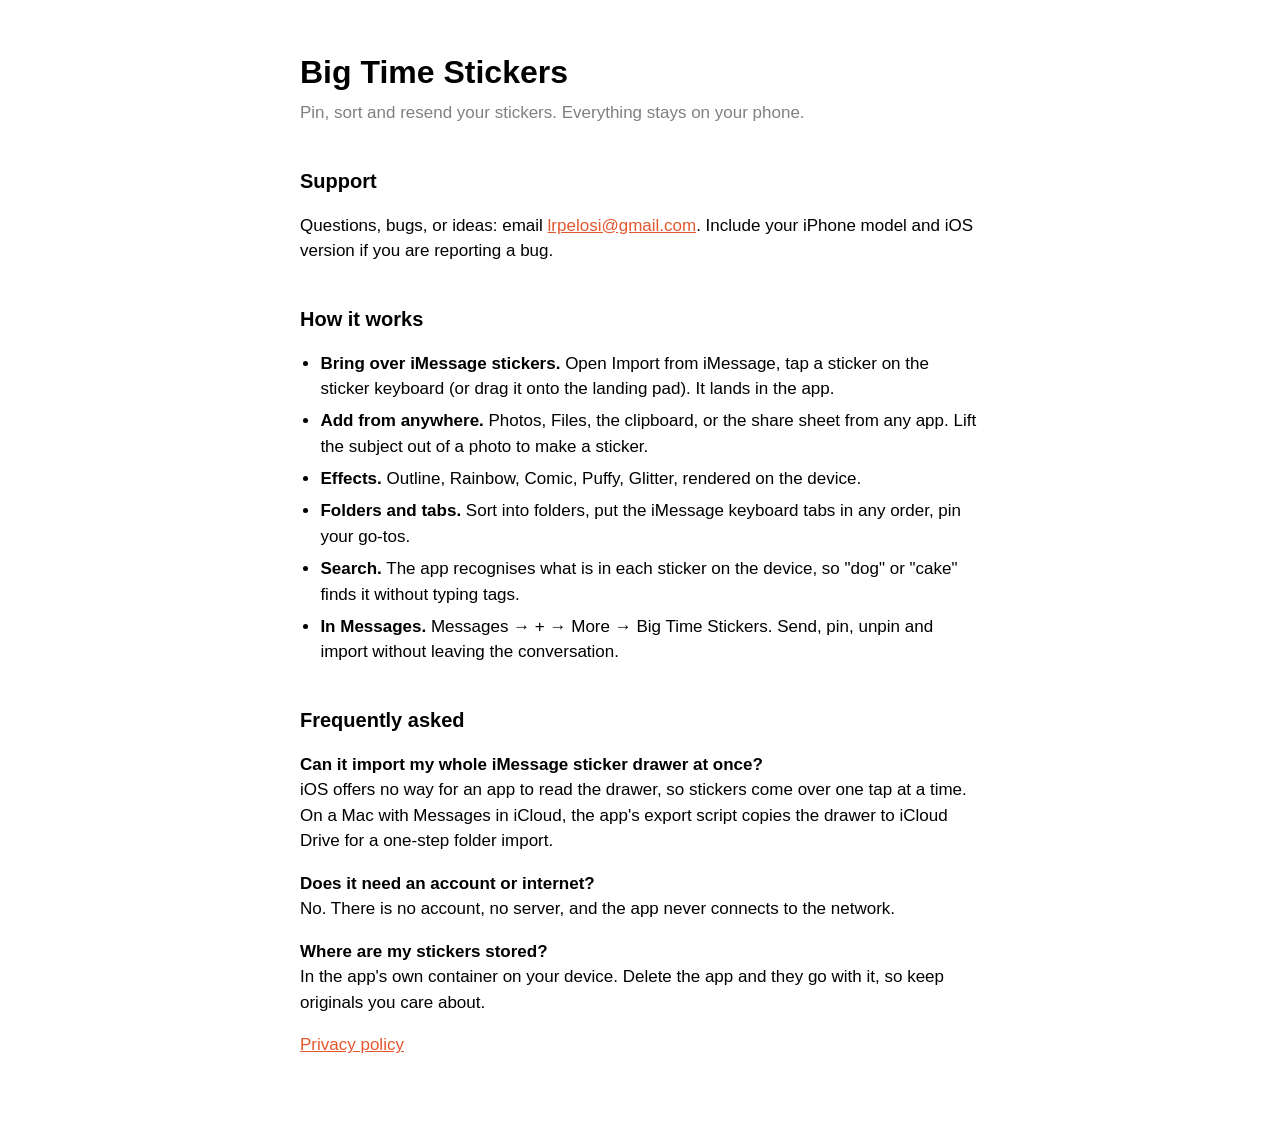
==== index.html @ 409205a2 "Support and privacy pages for Big Time Stickers Co-Authored-By: Claude Fable 5.1 <noreply@anthropic." ====
<!DOCTYPE html>
<html lang="en">
<head>
<meta charset="utf-8">
<meta name="viewport" content="width=device-width, initial-scale=1">
<title>Big Time Stickers — Support</title>
<link rel="stylesheet" href="style.css">
</head>
<body>
<main>
  <h1>Big Time Stickers</h1>
  <p class="tagline">Pin, sort and resend your stickers. Everything stays on your phone.</p>

  <h2>Support</h2>
  <p>Questions, bugs, or ideas: email <a href="mailto:lrpelosi@gmail.com?subject=Big%20Time%20Stickers">lrpelosi@gmail.com</a>.
  Include your iPhone model and iOS version if you are reporting a bug.</p>

  <h2>How it works</h2>
  <ul>
    <li><strong>Bring over iMessage stickers.</strong> Open Import from iMessage, tap a sticker on the sticker keyboard (or drag it onto the landing pad). It lands in the app.</li>
    <li><strong>Add from anywhere.</strong> Photos, Files, the clipboard, or the share sheet from any app. Lift the subject out of a photo to make a sticker.</li>
    <li><strong>Effects.</strong> Outline, Rainbow, Comic, Puffy, Glitter, rendered on the device.</li>
    <li><strong>Folders and tabs.</strong> Sort into folders, put the iMessage keyboard tabs in any order, pin your go-tos.</li>
    <li><strong>Search.</strong> The app recognises what is in each sticker on the device, so "dog" or "cake" finds it without typing tags.</li>
    <li><strong>In Messages.</strong> Messages → + → More → Big Time Stickers. Send, pin, unpin and import without leaving the conversation.</li>
  </ul>

  <h2>Frequently asked</h2>
  <p><strong>Can it import my whole iMessage sticker drawer at once?</strong><br>
  iOS offers no way for an app to read the drawer, so stickers come over one tap at a time. On a Mac with Messages in iCloud, the app's
  export script copies the drawer to iCloud Drive for a one-step folder import.</p>
  <p><strong>Does it need an account or internet?</strong><br>
  No. There is no account, no server, and the app never connects to the network.</p>
  <p><strong>Where are my stickers stored?</strong><br>
  In the app's own container on your device. Delete the app and they go with it, so keep originals you care about.</p>

  <p><a href="privacy.html">Privacy policy</a></p>
</main>
</body>
</html>
---- style.css ----
:root { color-scheme: light dark; }
body { margin: 0; font: 17px/1.5 -apple-system, BlinkMacSystemFont, "Helvetica Neue", Arial, sans-serif; background: Canvas; color: CanvasText; }
main { max-width: 680px; margin: 0 auto; padding: 48px 24px 64px; }
h1 { font-size: 2rem; margin: 0 0 4px; }
h2 { font-size: 1.25rem; margin-top: 2em; }
.tagline { color: GrayText; margin-top: 0; }
a { color: #e4572e; }
ul { padding-left: 1.2em; }
li { margin: 0.4em 0; }
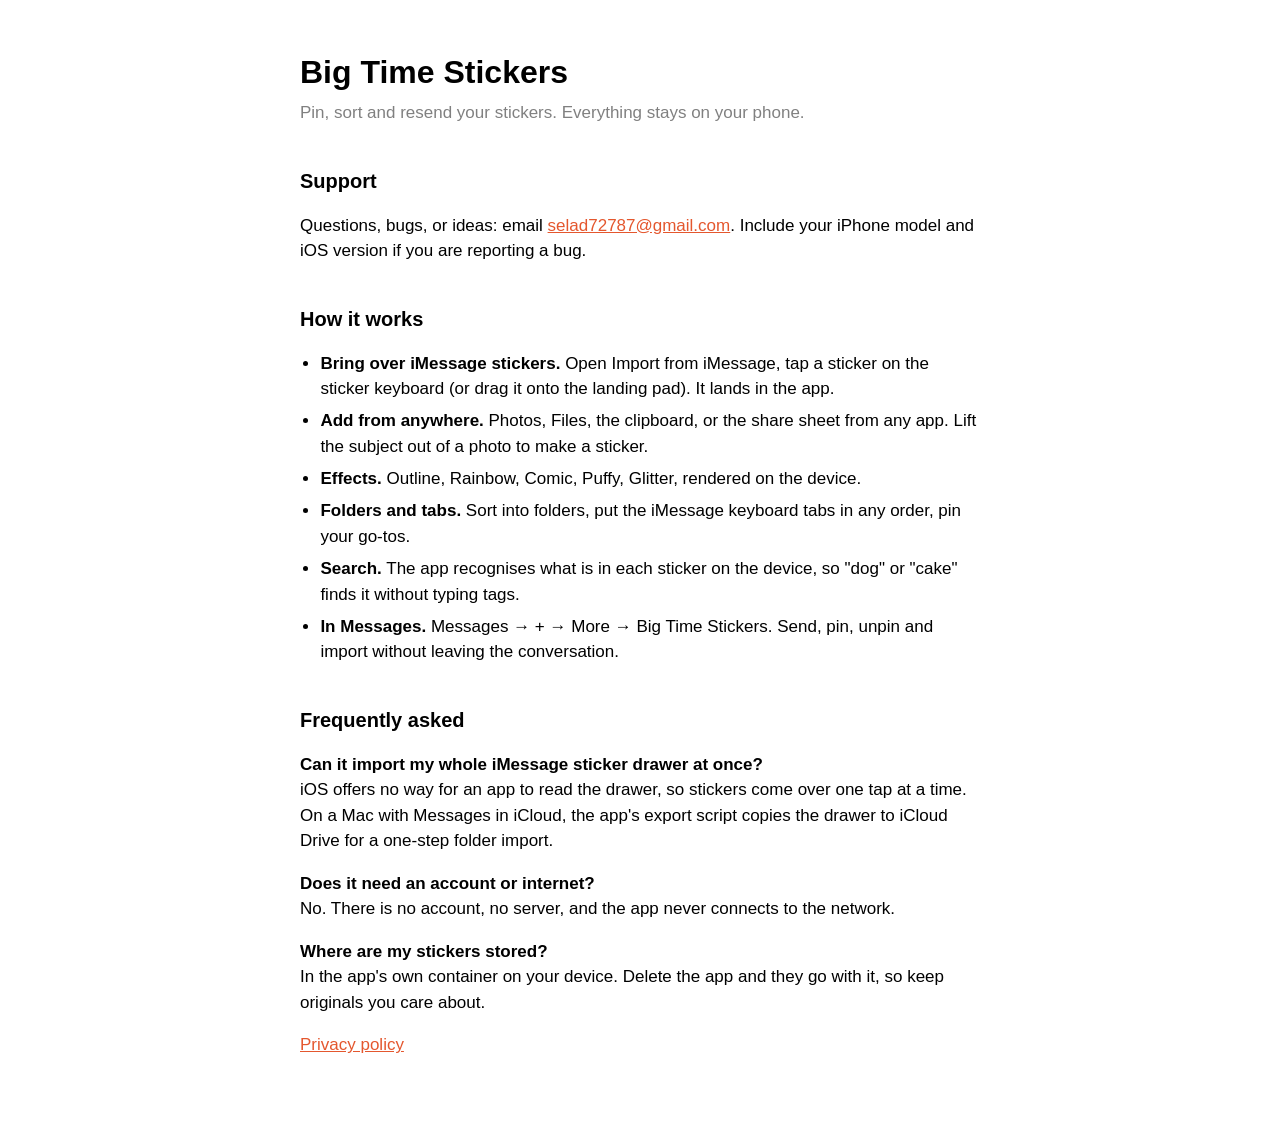
==== commit f01fc01b: "Support contact email Co-Authored-By: Claude Fable 5.1 <noreply@anthropic.com>" ====
--- a/index.html
+++ b/index.html
@@ -12,7 +12,7 @@
   <p class="tagline">Pin, sort and resend your stickers. Everything stays on your phone.</p>
 
   <h2>Support</h2>
-  <p>Questions, bugs, or ideas: email <a href="mailto:lrpelosi@gmail.com?subject=Big%20Time%20Stickers">lrpelosi@gmail.com</a>.
+  <p>Questions, bugs, or ideas: email <a href="mailto:selad72787@gmail.com?subject=Big%20Time%20Stickers">selad72787@gmail.com</a>.
   Include your iPhone model and iOS version if you are reporting a bug.</p>
 
   <h2>How it works</h2>
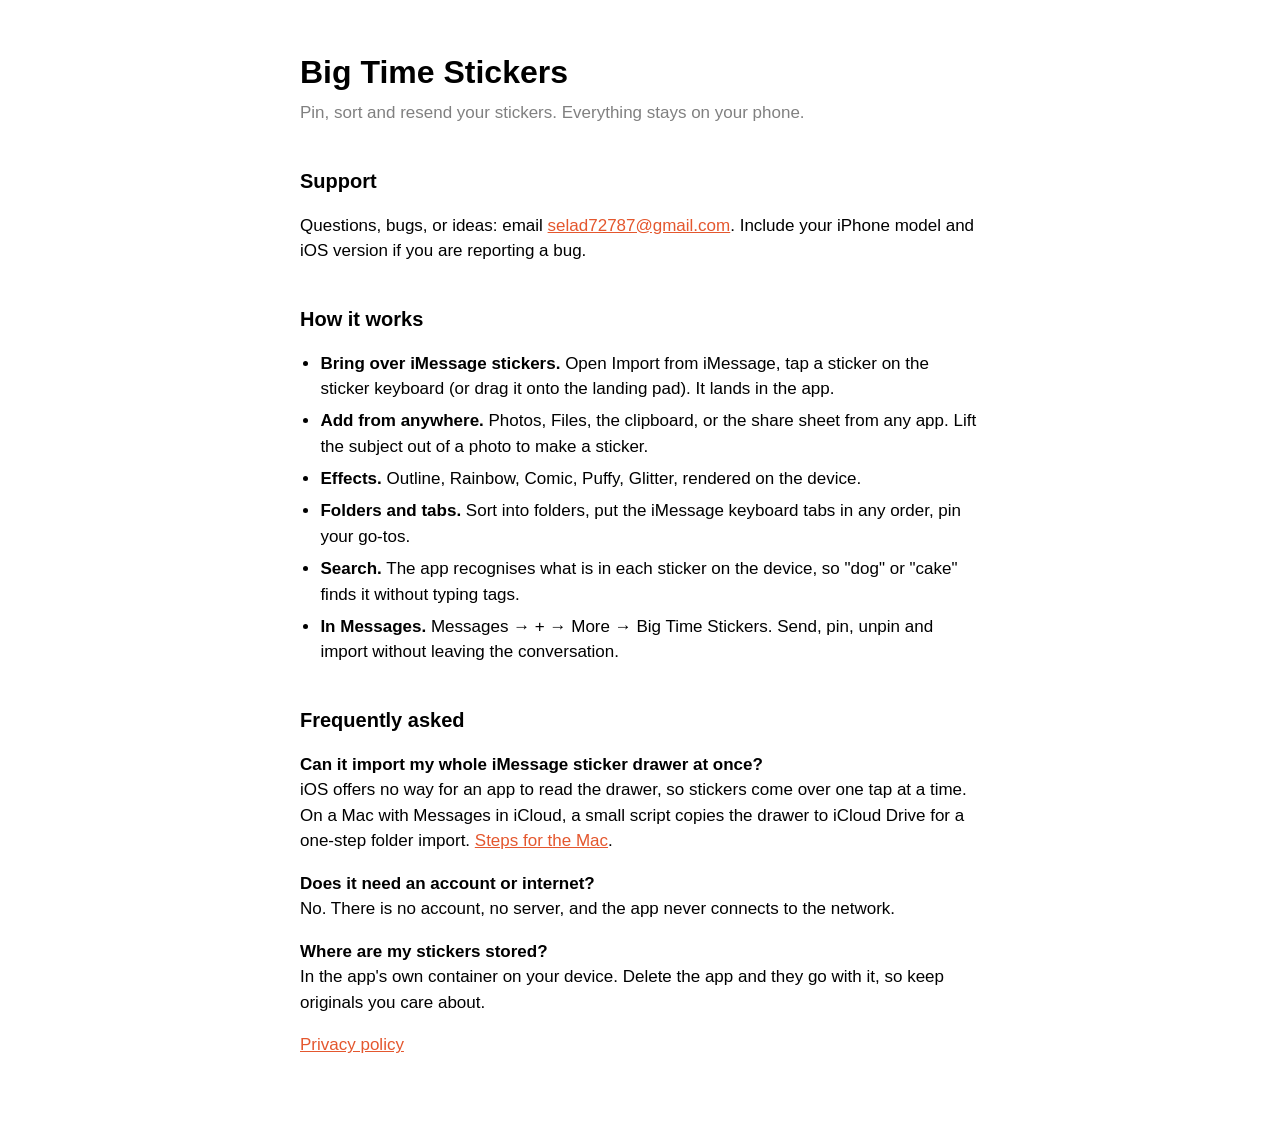
==== commit c2497cbf: "Add Mac sticker-drawer export script and instructions page Co-Authored-By: Claude Fable 5.1 <noreply" ====
--- a/index.html
+++ b/index.html
@@ -27,8 +27,8 @@
 
   <h2>Frequently asked</h2>
   <p><strong>Can it import my whole iMessage sticker drawer at once?</strong><br>
-  iOS offers no way for an app to read the drawer, so stickers come over one tap at a time. On a Mac with Messages in iCloud, the app's
-  export script copies the drawer to iCloud Drive for a one-step folder import.</p>
+  iOS offers no way for an app to read the drawer, so stickers come over one tap at a time. On a Mac with Messages in iCloud, a small
+  script copies the drawer to iCloud Drive for a one-step folder import. <a href="mac-export.html">Steps for the Mac</a>.</p>
   <p><strong>Does it need an account or internet?</strong><br>
   No. There is no account, no server, and the app never connects to the network.</p>
   <p><strong>Where are my stickers stored?</strong><br>
--- a/style.css
+++ b/style.css
@@ -7,3 +7,7 @@
 a { color: #e4572e; }
 ul { padding-left: 1.2em; }
 li { margin: 0.4em 0; }
+
+pre { background: #f3f3f5; padding: 0.8rem 1rem; border-radius: 8px; overflow-x: auto; font-size: 0.9rem; }
+code { font-family: ui-monospace, SFMono-Regular, Menlo, monospace; }
+ol li { margin-bottom: 0.5rem; }
